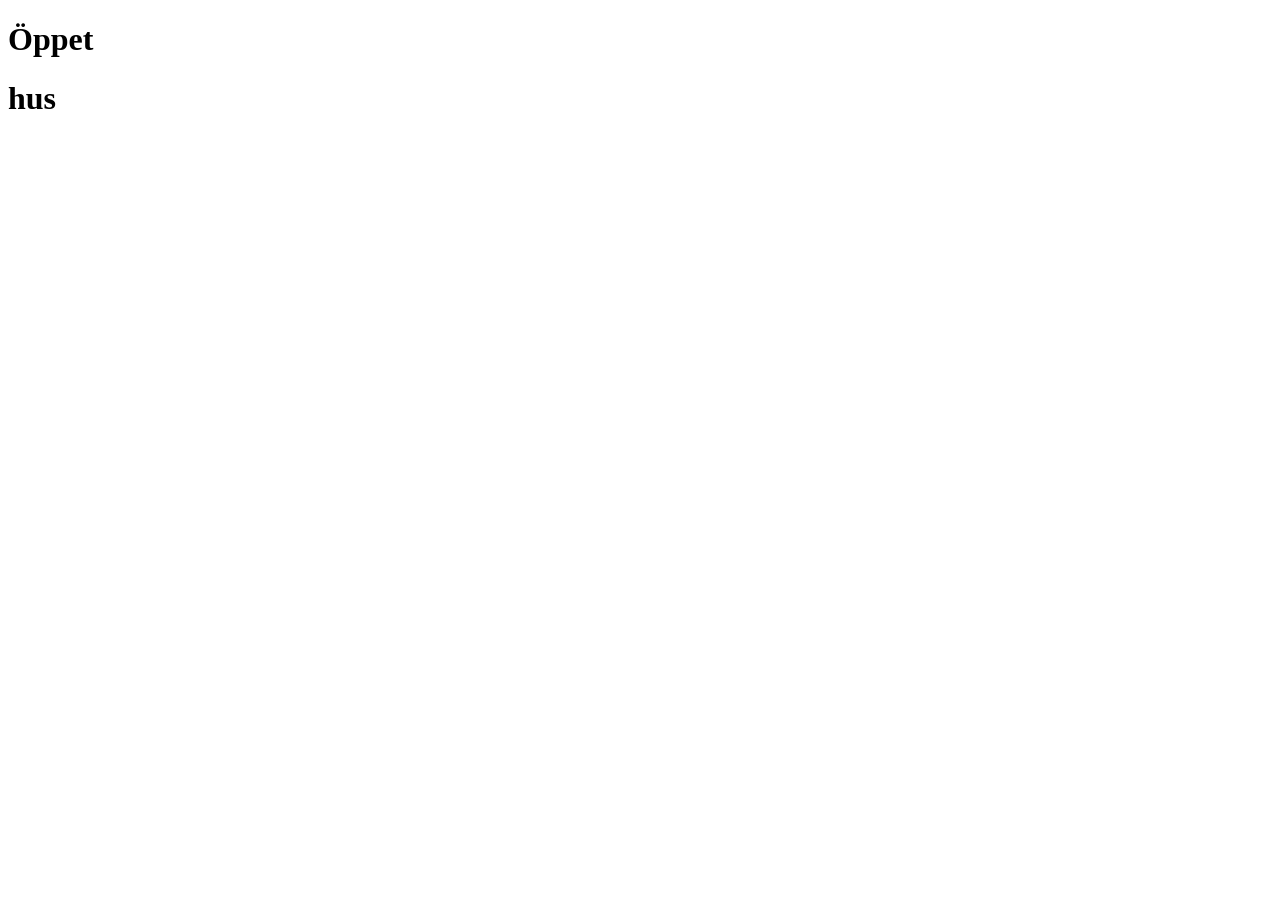
==== index.html @ 6a069dd7 "Update index.html new html start" ====
<!DOCTYPE html>
<html lang="en">
<head>
    <meta charset="utf-8">
    <meta name="viewport" content="width=device-width, initial-scale=1.0">
    <title> LBS Öppet Hus </title>
    <link rel="stylesheet" href="Style.css">
</head>
<header>
    
</header>
<body>
    <h1> Öppet </h1>
    <h1> hus </h1>
</body>
</html>
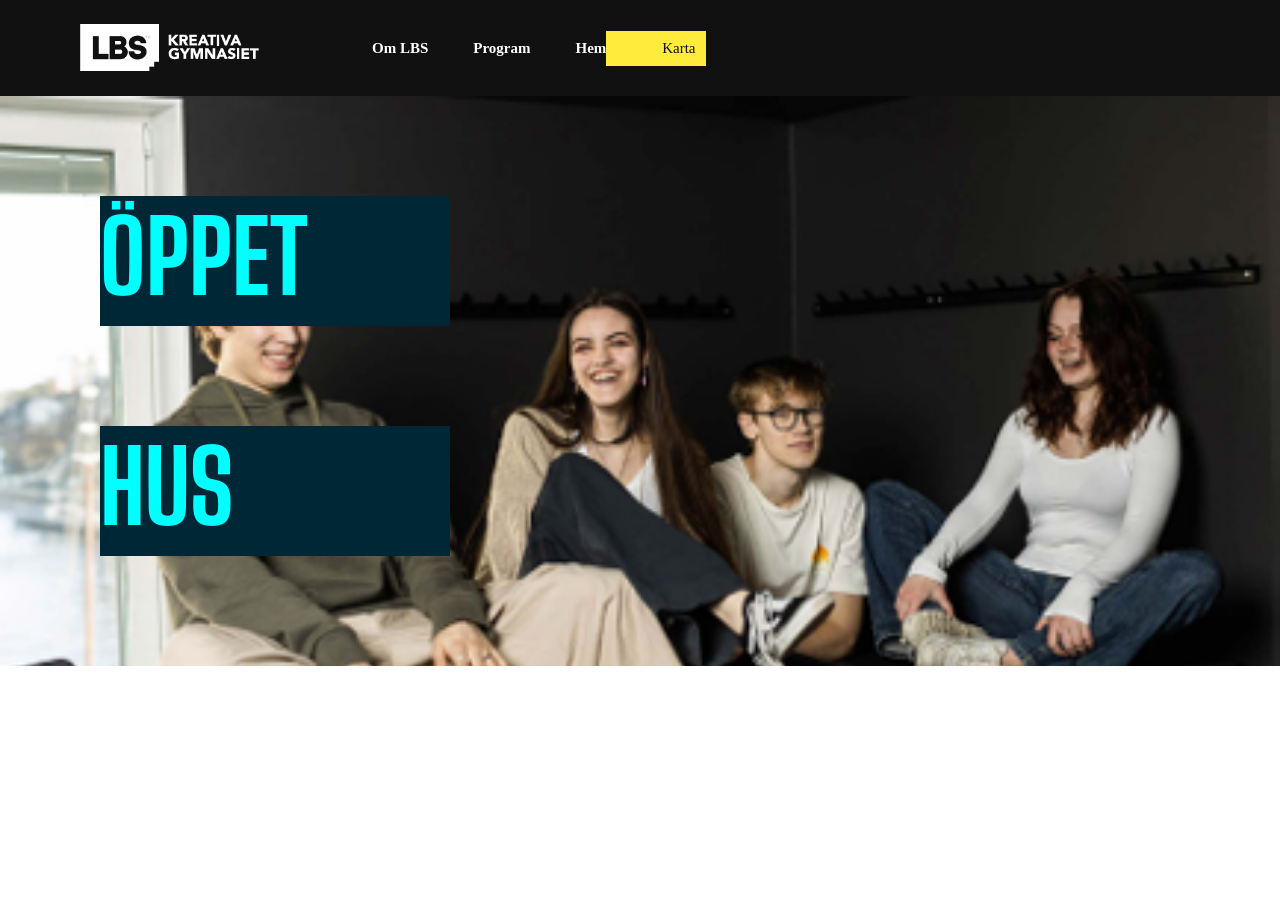
==== commit d929311f: "start of sceleton header done, firstblock started" ====
--- a/index.html
+++ b/index.html
@@ -5,12 +5,43 @@
     <meta name="viewport" content="width=device-width, initial-scale=1.0">
     <title> LBS Öppet Hus </title>
     <link rel="stylesheet" href="Style.css">
+    <!--Google fonts-->
+    <!--onest font for: ingress, underubrik och brödtext-->
+    <link rel="preconnect" href="https://fonts.googleapis.com">
+    <link rel="preconnect" href="https://fonts.gstatic.com" crossorigin>
+    <link href="https://fonts.googleapis.com/css2?family=Onest:wght@100..900&display=swap" rel="stylesheet">
+    <!--bigshoulders font for: headlines-->
+    <link rel="preconnect" href="https://fonts.googleapis.com">
+    <link rel="preconnect" href="https://fonts.gstatic.com" crossorigin>
+    <link href="https://fonts.googleapis.com/css2?family=Big+Shoulders:opsz,wght@10..72,600&family=Onest:wght@100..900&display=swap" rel="stylesheet">
 </head>
-<header>
-    
-</header>
+
 <body>
-    <h1> Öppet </h1>
-    <h1> hus </h1>
+    <header>
+        <div class="headContainer">
+            <div class="loggo">
+                <a href="index.html" class="logo"><img src="lbsLogo.png" alt="lbs logo with text"></a>
+            </div>
+            <div class="navs">
+                <a href="https://lbs.se/lund/"> Om LBS </a>
+                <a href="Program.html"> Program</a>
+                <a href="index.html">Hem</a>
+                <div class="Mapbutton">
+                    <a href="karta.html">Karta </a>
+                </div>
+            </div>
+        </div>
+    </header>
+    <section id="FirstBlock">
+        <div class="open">
+            <h1>ÖPPET</h1>
+        </div>
+        <div class="house">
+            <h1>HUS</h1>
+        </div>
+    </section>
+    <section id="SecondBlock">
+
+    </section>
 </body>
 </html>
--- a/Style.css
+++ b/Style.css
@@ -0,0 +1,128 @@
+
+.big-shoulders- {
+  font-family: "Big Shoulders", sans-serif;
+  font-optical-sizing: auto;
+  font-weight: 600;
+  font-style: normal;
+}
+
+
+/*Får inte google fonts till att funka så länge är Verdana */
+.onestregularBrödtext-{
+    font-family: "onest" Verdana;
+    font-optical-sizing: auto;
+    font-weight: 400;
+    font-style: normal;
+}
+
+.onestmediumIngress- {
+  font-family: "Onest", Verdana;
+  font-optical-sizing: auto;
+  font-weight: 500;
+  font-style: normal;
+}
+
+.onestboldunderrubrik-{
+    font-family: "onest" Verdana;
+    font-optical-sizing: auto;
+    font-weight: 700;
+    font-style: normal;
+}
+
+
+body {
+    margin: 0;
+}
+
+header {    /*typ en kopia av LBS lunds header*/
+    position: sticky;
+    font-family: "onestboldunderrubrik", Verdana; /*osäker på hur man länkar rätt*/
+    font-size: 15px;
+    font-weight: 900;
+    max-height: 97px;
+    position: sticky;  
+    top: 0;             /*Chatgpt la till för att headern faktiskt skulle fastna*/
+    background-color: #111111;
+    padding-top: 24px;
+    padding-bottom: 24px;
+    padding-left: 80px;
+    padding-right: 80px;
+}
+
+.headContainer {    /*container för att hålla rätt på allt i headern*/
+    display: flex;
+    align-items: center;
+    max-height: 97px;
+}
+
+.loggo{ /*LBS loggan */
+    max-height: 48px;
+}
+
+.logo img {
+    width: 180px;
+    max-height: 48px;
+    margin-right: 67px;
+}
+
+.navs {
+    display: flex;
+    align-items: center;
+}
+
+.navs a {
+    display: block;
+    margin-left: 45px;
+    color: #FFFFFF;
+    text-decoration: none;
+}
+
+.Mapbutton {        /*knapp som tar än till kartan*/
+    display: flex;
+    justify-content: center;
+    align-items: center;
+    font-weight: 500;
+    background-color: #FFEB3B;
+    height: 35px;
+    width: 100px;
+}
+.Mapbutton a{
+    color: #111111;
+
+}
+
+
+#FirstBlock {       /*första av typ 3 eller 4 block*/
+    height: 570px;
+    background-image: url('bakground.png'); /*placeholder bakgrunds bild Kanske byter till en bild på skolan bilden ska också ha svarta kuber liknade lbs hemsidas bilder*/
+    background-repeat: no-repeat;                        
+    background-size: cover;  
+    font-family: "Big Shoulders", Impact;
+    overflow: auto;
+}
+
+.open {
+    width: 350px;
+    height: 130px;
+    background-color: #002736;
+    margin-top: 100px;
+    margin-left: 100px;
+
+}
+.open h1{
+    font-size:100px;
+    color: #00FFFF;
+}
+
+.house {
+    width: 350px;
+    height: 130px;
+    background-color: #002736;
+    margin-top: 100px;
+    margin-left: 100px;
+
+}
+.house h1{
+    font-size:100px;
+    color: #00FFFF;
+}
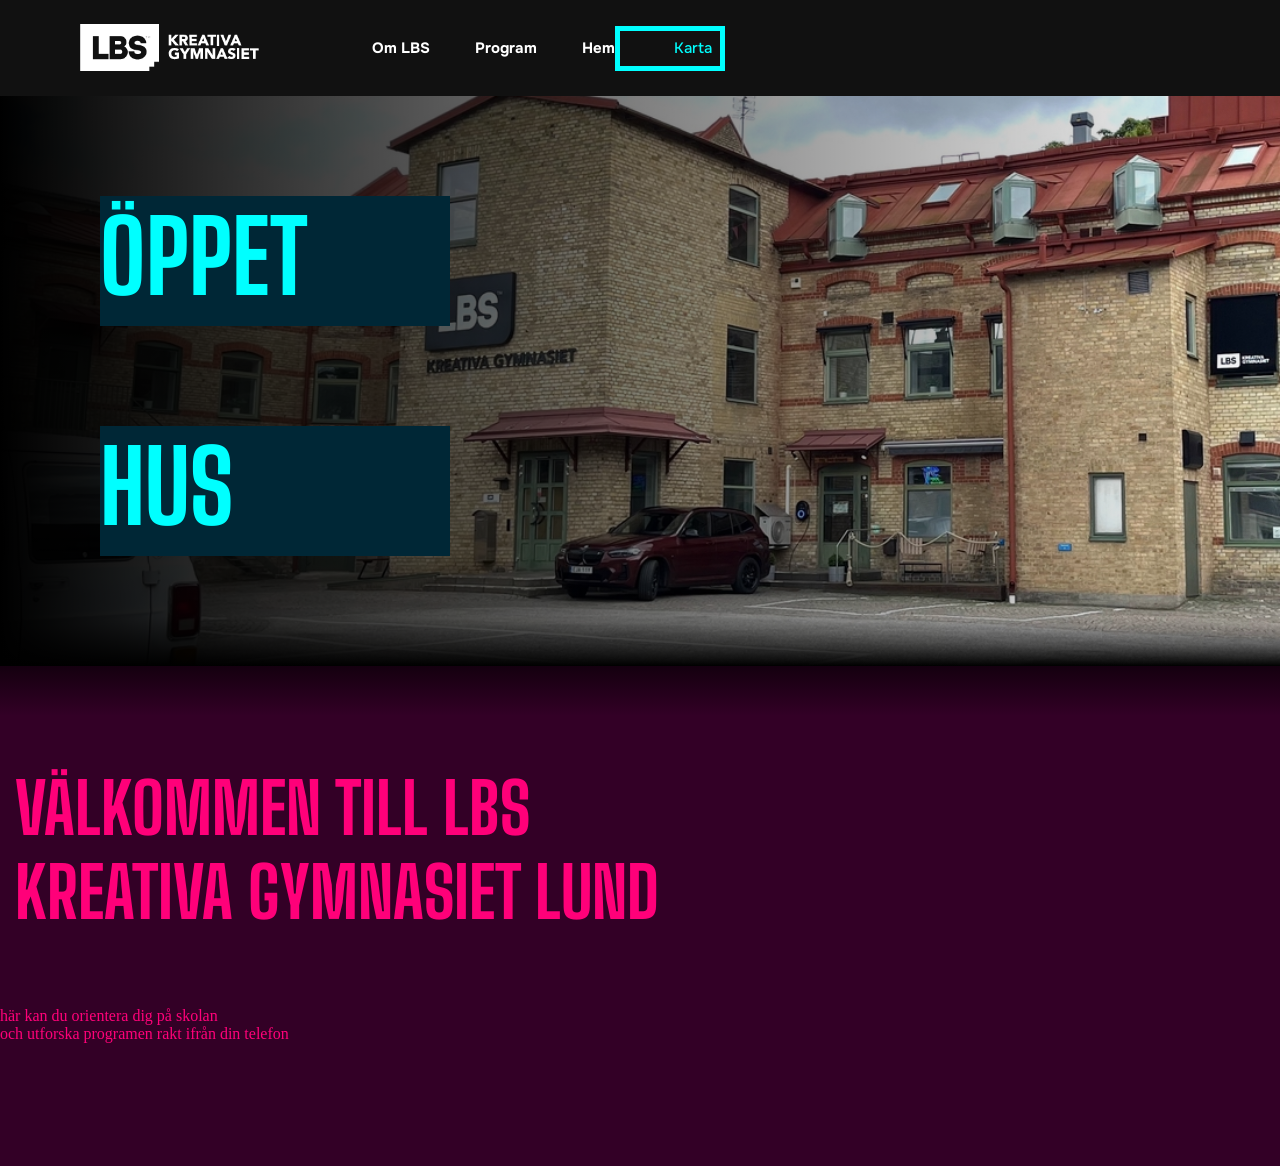
==== commit e9aea5fe: "secondblock Fonts fixed, Välkomen delen påbörjad," ====
--- a/index.html
+++ b/index.html
@@ -7,13 +7,11 @@
     <link rel="stylesheet" href="Style.css">
     <!--Google fonts-->
     <!--onest font for: ingress, underubrik och brödtext-->
+    <!--bigshoulders font for: headlines-->
+    <!--IBM Plex Mono medium-->
     <link rel="preconnect" href="https://fonts.googleapis.com">
-    <link rel="preconnect" href="https://fonts.gstatic.com" crossorigin>
-    <link href="https://fonts.googleapis.com/css2?family=Onest:wght@100..900&display=swap" rel="stylesheet">
-    <!--bigshoulders font for: headlines-->
-    <link rel="preconnect" href="https://fonts.googleapis.com">
-    <link rel="preconnect" href="https://fonts.gstatic.com" crossorigin>
-    <link href="https://fonts.googleapis.com/css2?family=Big+Shoulders:opsz,wght@10..72,600&family=Onest:wght@100..900&display=swap" rel="stylesheet">
+<link rel="preconnect" href="https://fonts.gstatic.com" crossorigin>
+<link href="https://fonts.googleapis.com/css2?family=Big+Shoulders:opsz,wght@10..72,800&family=IBM+Plex+Mono:wght@500&family=Onest:wght@100..900&display=swap" rel="stylesheet">
 </head>
 
 <body>
@@ -41,7 +39,14 @@
         </div>
     </section>
     <section id="SecondBlock">
+        <h2>VÄLKOMMEN TILL LBS <br> KREATIVA GYMNASIET LUND</h2>
+        <p> här kan du orientera dig på skolan <br> och utforska programen rakt ifrån din telefon</p>
+        <div class="Programbtn">
 
+        </div>
+        <div class="mappointer">
+
+        </div>
     </section>
 </body>
 </html>
--- a/Style.css
+++ b/Style.css
@@ -1,33 +1,25 @@
 
-.big-shoulders- {
-  font-family: "Big Shoulders", sans-serif;
+
+.onest {
+  font-family: "Onest", Verdana;
   font-optical-sizing: auto;
-  font-weight: 600;
   font-style: normal;
 }
 
 
-/*Får inte google fonts till att funka så länge är Verdana */
-.onestregularBrödtext-{
-    font-family: "onest" Verdana;
-    font-optical-sizing: auto;
-    font-weight: 400;
-    font-style: normal;
+.big-shoulders-huvudrubrik {
+  font-family: "Big Shoulders", Impact;
+  font-optical-sizing: auto;
+  font-weight: 800;
+  font-style: bold;
 }
 
-.onestmediumIngress- {
-  font-family: "Onest", Verdana;
-  font-optical-sizing: auto;
+.ibm-plex-mono-medium-kompletering {
+  font-family: "IBM Plex Mono", 'Courier New';
   font-weight: 500;
   font-style: normal;
 }
 
-.onestboldunderrubrik-{
-    font-family: "onest" Verdana;
-    font-optical-sizing: auto;
-    font-weight: 700;
-    font-style: normal;
-}
 
 
 body {
@@ -36,9 +28,9 @@
 
 header {    /*typ en kopia av LBS lunds header*/
     position: sticky;
-    font-family: "onestboldunderrubrik", Verdana; /*osäker på hur man länkar rätt*/
+    font-family:"onest",Verdana;
     font-size: 15px;
-    font-weight: 900;
+    font-weight: bold;
     max-height: 97px;
     position: sticky;  
     top: 0;             /*Chatgpt la till för att headern faktiskt skulle fastna*/
@@ -82,23 +74,45 @@
     justify-content: center;
     align-items: center;
     font-weight: 500;
-    background-color: #FFEB3B;
+    color: #00FFFF;
     height: 35px;
     width: 100px;
-}
-.Mapbutton a{
-    color: #111111;
+    border: #00FFFF;
+    border-width: 5px;
+    border-style: solid;
+
 
 }
+
+.Mapbutton:hover {
+    transform: scale(1.1);
+    transition: 0.1s ease-in;
+}
+
+.Mapbutton a{ /*text färg*/
+   color: #00FFFF;
+}
+
 
 
 #FirstBlock {       /*första av typ 3 eller 4 block*/
     height: 570px;
-    background-image: url('bakground.png'); /*placeholder bakgrunds bild Kanske byter till en bild på skolan bilden ska också ha svarta kuber liknade lbs hemsidas bilder*/
+    background-image:       /*Chat gpt visa att de kunde ligga undervarandra för att inte täcka varandra*/
+    linear-gradient(to left, rgba(0, 0, 0, 0), rgb(0, 0, 0)), /*taget från w3schools*/
+    linear-gradient(to top, rgb(0, 0, 0), rgba(255, 255, 255, 0)),
+    url('LBS.jpeg');
     background-repeat: no-repeat;                        
-    background-size: cover;  
+    background-size: /*chat gpt fixade storleken av var och en bakrunds del*/
+    cover,
+    100% 50px,
+    cover;
+    background-position: /*chat gpt fixade positonen av var och en bakrunds del*/
+    center,
+    bottom,
+    center;
     font-family: "Big Shoulders", Impact;
     overflow: auto;
+
 }
 
 .open {
@@ -125,4 +139,28 @@
 .house h1{
     font-size:100px;
     color: #00FFFF;
-}+}
+
+
+#SecondBlock {
+    background-color: #330026;
+    background-image: linear-gradient(to bottom, #14000f, rgba(0, 0, 0, 0));
+    background-size: 100% 50px;
+    background-repeat: no-repeat;
+
+    background-position:
+        top;
+    margin: 0;
+    color: #FF0079;
+    height: 500px;
+    
+
+}
+
+#SecondBlock h2 {
+    font-size: 70px;
+    font-family: "Big Shoulders", Impact;
+    margin-top: 0;
+    padding: 100px 15px 15px 15px ;
+}
+
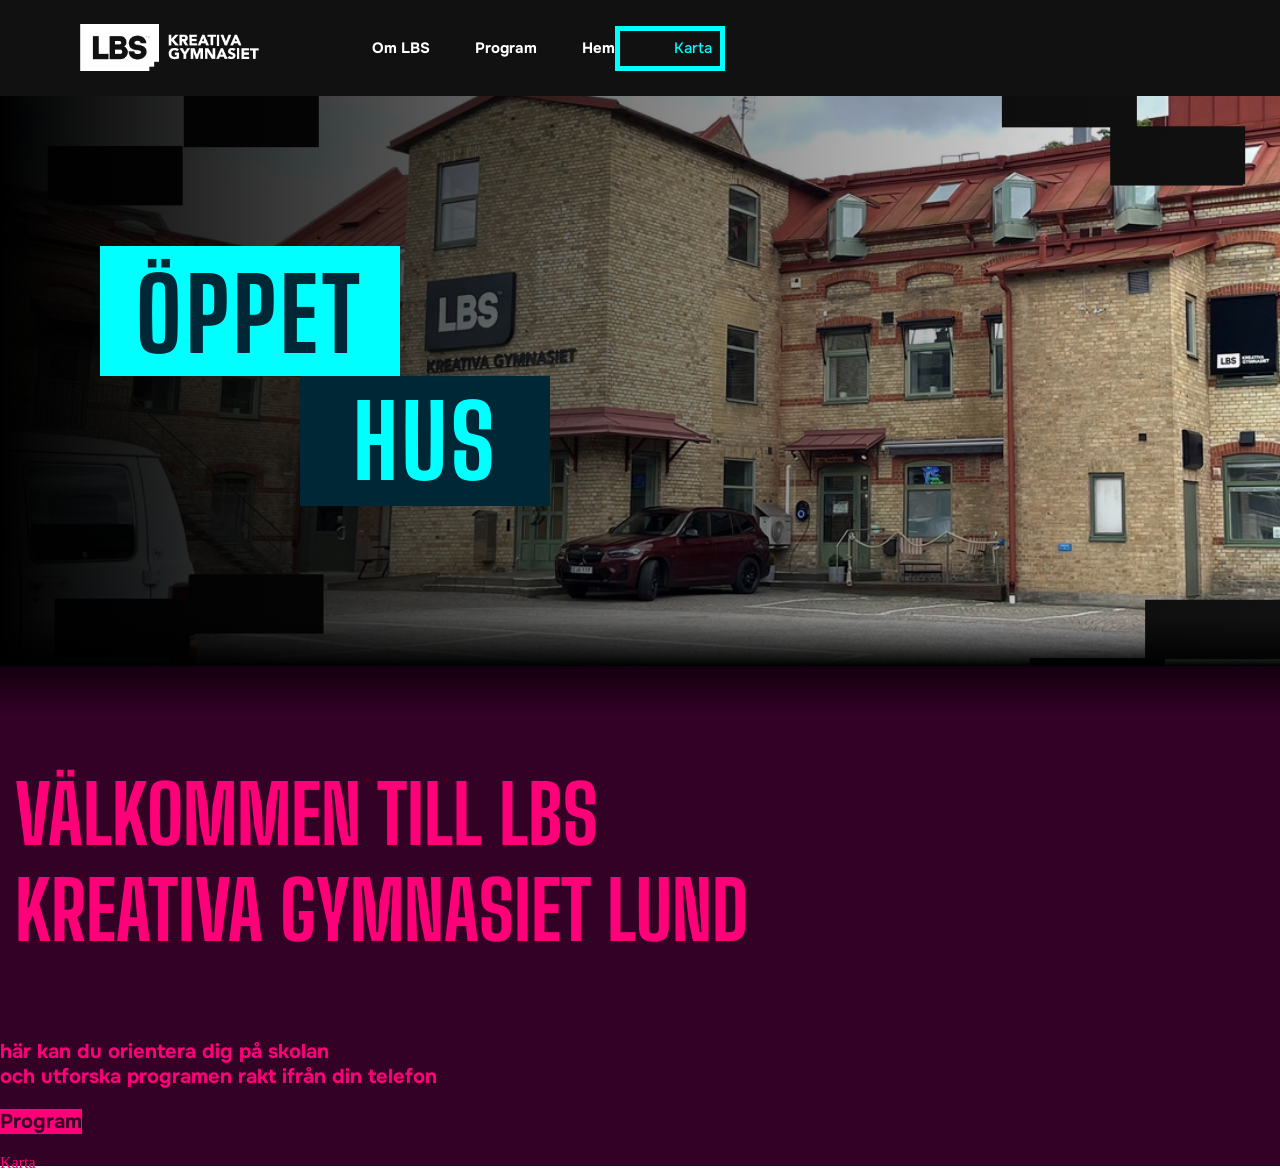
==== commit f09ac600: "small additions Pixels to bakground img, program button start, open house better positon" ====
--- a/index.html
+++ b/index.html
@@ -40,12 +40,12 @@
     </section>
     <section id="SecondBlock">
         <h2>VÄLKOMMEN TILL LBS <br> KREATIVA GYMNASIET LUND</h2>
-        <p> här kan du orientera dig på skolan <br> och utforska programen rakt ifrån din telefon</p>
+        <p class="underrubrik"> här kan du orientera dig på skolan <br> och utforska programen rakt ifrån din telefon</p>
         <div class="Programbtn">
-
+            <p>Program</p>
         </div>
         <div class="mappointer">
-
+            <p>Karta</p>
         </div>
     </section>
 </body>
--- a/Style.css
+++ b/Style.css
@@ -60,6 +60,7 @@
 .navs {
     display: flex;
     align-items: center;
+    justify-content: center;
 }
 
 .navs a {
@@ -77,6 +78,7 @@
     color: #00FFFF;
     height: 35px;
     width: 100px;
+    margin-left: 0px;
     border: #00FFFF;
     border-width: 5px;
     border-style: solid;
@@ -100,7 +102,7 @@
     background-image:       /*Chat gpt visa att de kunde ligga undervarandra för att inte täcka varandra*/
     linear-gradient(to left, rgba(0, 0, 0, 0), rgb(0, 0, 0)), /*taget från w3schools*/
     linear-gradient(to top, rgb(0, 0, 0), rgba(255, 255, 255, 0)),
-    url('LBS.jpeg');
+    url('LBS.jpg');
     background-repeat: no-repeat;                        
     background-size: /*chat gpt fixade storleken av var och en bakrunds del*/
     cover,
@@ -116,27 +118,39 @@
 }
 
 .open {
-    width: 350px;
-    height: 130px;
-    background-color: #002736;
-    margin-top: 100px;
+    width: 300px;
+    height: 125px;
+    background-color: #00FFFF;
+    margin-top: 150px;
     margin-left: 100px;
+    margin-bottom: 0px;
+    padding-top: 5px;
+    letter-spacing: 4px;
+    display: flex;
+    justify-content: center;
+    align-items: center;
 
 }
 .open h1{
+    margin: 0px;
     font-size:100px;
-    color: #00FFFF;
+    color: #002736;
 }
 
 .house {
-    width: 350px;
+    width: 250px;
     height: 130px;
     background-color: #002736;
-    margin-top: 100px;
-    margin-left: 100px;
+    padding-top: 0;
+    margin-left: 300px;
+    letter-spacing: 4px;
+    display: flex;
+    justify-content: center;
+    align-items: center;
 
 }
 .house h1{
+    margin: 0;
     font-size:100px;
     color: #00FFFF;
 }
@@ -158,9 +172,24 @@
 }
 
 #SecondBlock h2 {
-    font-size: 70px;
+    font-size: 80px;
     font-family: "Big Shoulders", Impact;
     margin-top: 0;
-    padding: 100px 15px 15px 15px ;
+    padding: 100px 1px 15px 15px ;
 }
 
+p.underrubrik {
+    font-family:"onest",Verdana;
+    font-weight: bold;
+    font-size: 20px;
+}
+
+.Programbtn{
+    width: fit-content;
+    background-color: #FF0079;
+    color: #330026;
+    font-family:"onest",Verdana;
+    font-weight: bold;
+    font-size: 20px;
+}
+
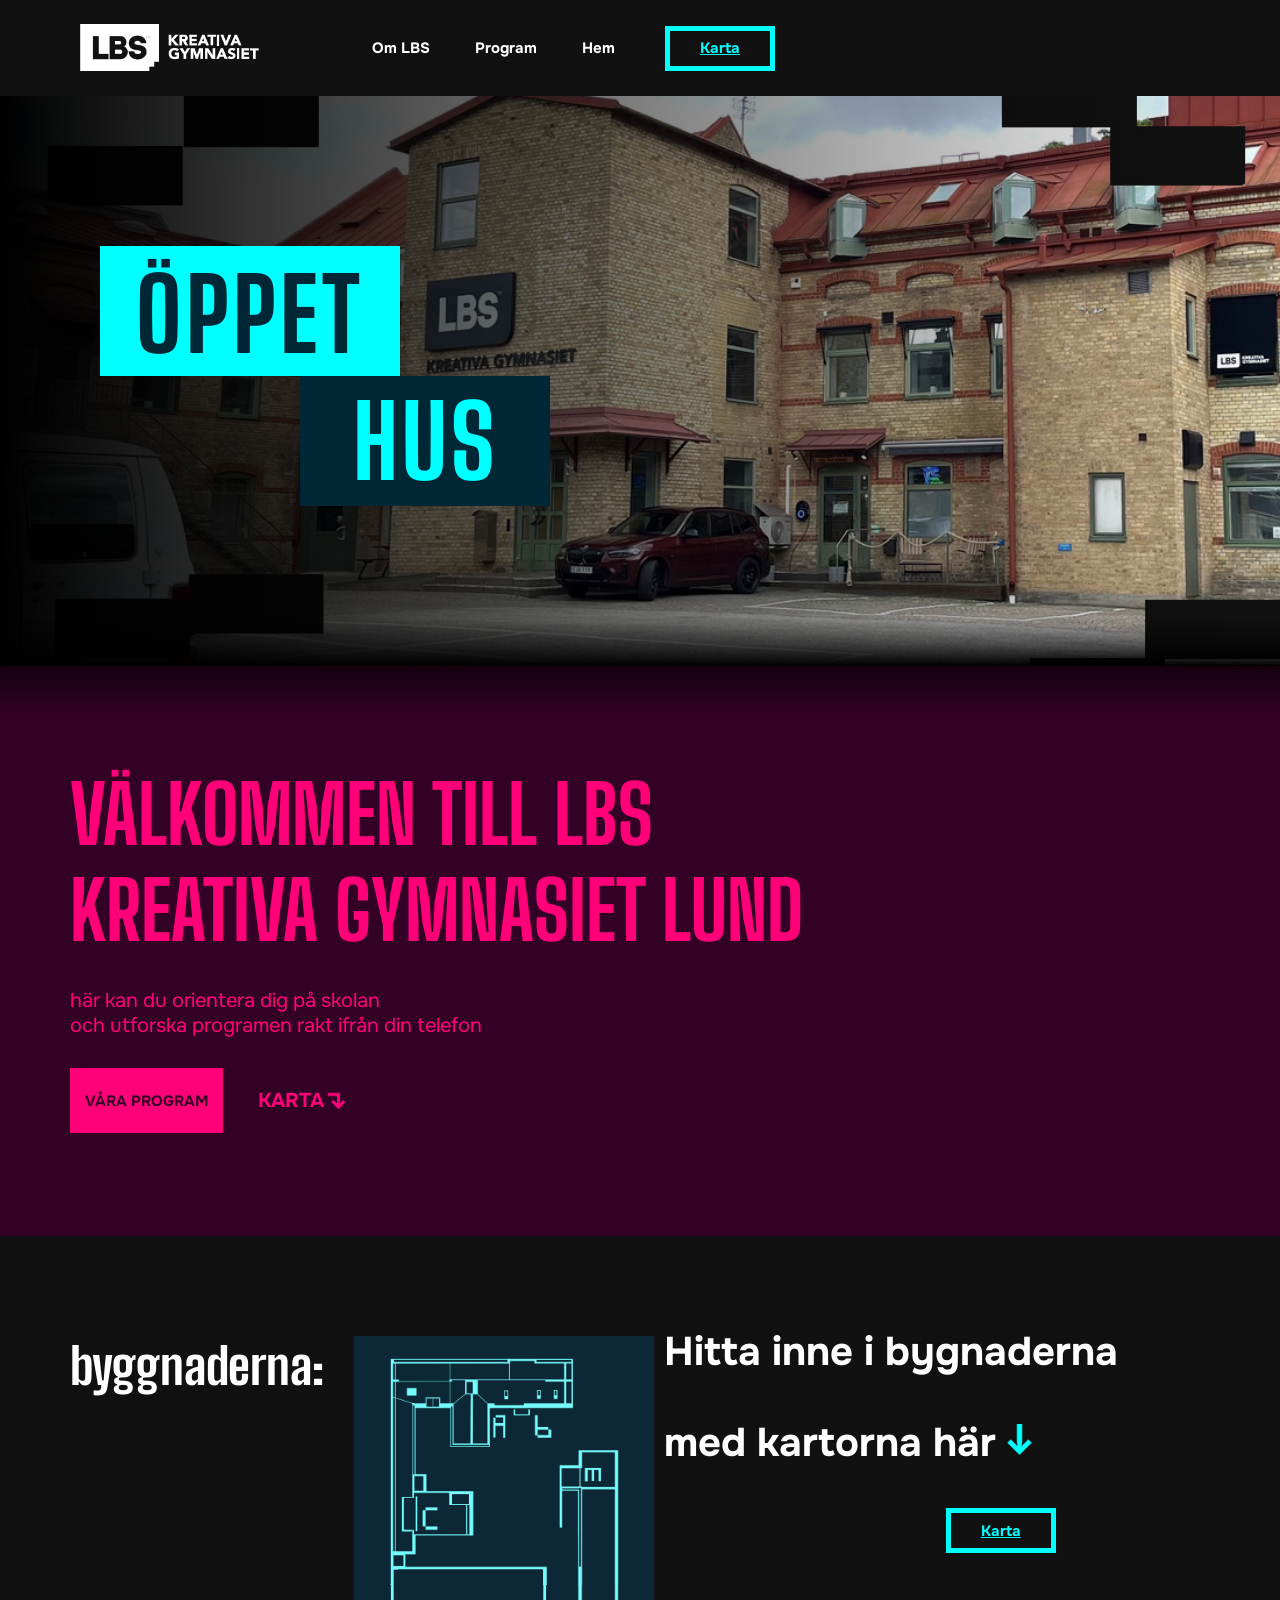
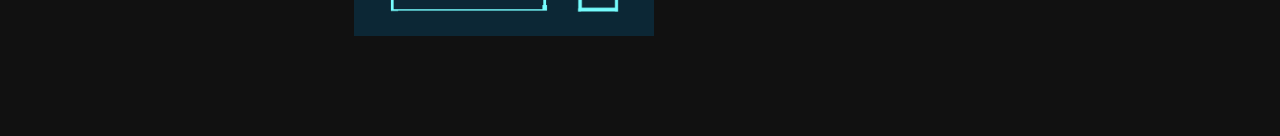
==== commit 0cd50a5e: "karta Start av karta delen av hemsidadn (kludd med area prikarna)" ====
--- a/index.html
+++ b/index.html
@@ -41,11 +41,25 @@
     <section id="SecondBlock">
         <h2>VÄLKOMMEN TILL LBS <br> KREATIVA GYMNASIET LUND</h2>
         <p class="underrubrik"> här kan du orientera dig på skolan <br> och utforska programen rakt ifrån din telefon</p>
-        <div class="Programbtn">
-            <p>Program</p>
+        <div class="buttoncontainer">
+            <button class="Programbtn">
+                VÅRA PROGRAM
+            </button>
+            <div class="mappointer">
+                <p>KARTA</p>
+                <img src="NerPil.png" alt="pointer to scroll down " width="25px">
+            </div>
         </div>
-        <div class="mappointer">
-            <p>Karta</p>
+    </section>
+    <section id="ThirdBlock">
+        <h4> byggnaderna:</h4>
+        <img class="img_map" src="main outsidemap.png" alt="karta för utsidan på lbs" width="300px">
+        <div class="findPrograms">
+            <p> Hitta inne i bygnaderna </p> 
+            <p> med kartorna här <img class="ImgPil" src="RakNed.png" alt="Pil som pekar rakt ner" width="25px"> </p>
+                <div class="Mapbutton">
+                    <a href="karta.html">Karta </a>
+                </div>
         </div>
     </section>
 </body>
--- a/Style.css
+++ b/Style.css
@@ -20,7 +20,14 @@
   font-style: normal;
 }
 
-
+h1, h2, h3, h4, h5{
+    font-family: "Big Shoulders", Impact;
+    cursor:default;
+}
+
+p{
+    cursor: default;
+}
 
 body {
     margin: 0;
@@ -63,7 +70,7 @@
     justify-content: center;
 }
 
-.navs a {
+.navs > a {
     display: block;
     margin-left: 45px;
     color: #FFFFFF;
@@ -78,7 +85,7 @@
     color: #00FFFF;
     height: 35px;
     width: 100px;
-    margin-left: 0px;
+    margin-left: 50px;
     border: #00FFFF;
     border-width: 5px;
     border-style: solid;
@@ -92,7 +99,11 @@
 }
 
 .Mapbutton a{ /*text färg*/
-   color: #00FFFF;
+    color: #00FFFF;
+    text-align: left ;
+    font-family:"onest",Verdana;
+    font-size: 15px;
+    font-weight: bold;
 }
 
 
@@ -121,9 +132,8 @@
     width: 300px;
     height: 125px;
     background-color: #00FFFF;
-    margin-top: 150px;
-    margin-left: 100px;
-    margin-bottom: 0px;
+    margin: 150px 0 0 100px;
+
     padding-top: 5px;
     letter-spacing: 4px;
     display: flex;
@@ -166,23 +176,36 @@
         top;
     margin: 0;
     color: #FF0079;
-    height: 500px;
-    
+    height: 570px;
 
 }
 
 #SecondBlock h2 {
     font-size: 80px;
     font-family: "Big Shoulders", Impact;
-    margin-top: 0;
-    padding: 100px 1px 15px 15px ;
-}
+    margin: 0px 0px 0px 70px;
+    padding-top: 100px  ;
+    padding-bottom: 0px;
+    margin-bottom: 0px;
+}
+
 
 p.underrubrik {
     font-family:"onest",Verdana;
+    font-weight: normal;
+    font-size: 20px;
+    margin: 30px 0 30px 70px;
+}
+
+.buttoncontainer {
+    display: flex;
+
+    font-family:"onest",Verdana;
     font-weight: bold;
-    font-size: 20px;
-}
+    font-size: 15px;
+
+}
+
 
 .Programbtn{
     width: fit-content;
@@ -190,6 +213,288 @@
     color: #330026;
     font-family:"onest",Verdana;
     font-weight: bold;
+    font-size: 15px;
+    margin: 0 20px 0 70px;
+    padding: 20px 15px;
+    border: none;
+    cursor: pointer;
+    transition: 0.1s ease-in;
+}
+
+
+.Programbtn:Hover {
+    transform: scale(1.1);
+}
+
+.mappointer {
+    padding: 0px 15px;
+    display: flex;
+    align-items: center;
+}
+
+.mappointer p {
+    color:#FF0079;
     font-size: 20px;
-}
-
+    text-align: left;
+}
+
+#ThirdBlock{
+    display: flex;
+    justify-content: left;
+
+    background-color: #111111;
+}
+
+#ThirdBlock h4{
+    font-size: 50px;
+    margin: 100px 20px 10px 70px;
+    color: #FFFFFF;
+}
+
+
+.img_map{
+    margin: 100px 10px; 
+}
+.ImgPil {
+    margin: 0;
+}
+
+.findPrograms{
+    color:#FFFFFF;
+    font-family:"onest",Verdana;
+    font-weight: bold;
+    font-size: 40px;
+    margin: 50px 0px 10px 0px;
+}
+
+#ThirdBlock .Mapbutton{
+    margin-left: 22vw;
+}
+
+
+/*KARTA.HTML sidans css*/
+
+
+#AHouse{
+    margin: 100px 0 0 100px;
+    display: flex;
+}
+
+.Floors{
+    display:block;
+    margin-right: 40px;
+}
+
+.Floors h5{
+    font-size: 45px;
+    margin: 0;
+}
+
+#matsalentooltip {
+    display: none;
+    position: absolute;
+
+    background-color: #330026;
+    color: #00FFFF;
+
+    padding: 10px;
+    border: 2px solid #00FFFF;
+
+    font-family: "Onest", Verdana;
+}
+
+
+
+
+
+
+
+
+
+
+
+
+
+
+
+
+
+
+
+
+
+
+
+
+
+/* =========================            Hadde ont om tid/ orkade inte ändra storkelen för hand så chatgpt har gjort så att det ser bra ut på telefon
+   PHONE RESPONSIVENESS
+   ========================= */
+
+@media screen and (max-width: 600px) {
+
+    /* HEADER */
+    header {
+        padding: 12px 15px;
+        max-height: none;
+    }
+
+    .headContainer {
+        flex-direction: column;
+        align-items: center;
+        gap: 12px;
+        max-height: none;
+    }
+
+    .logo img {
+        width: 120px;
+        max-height: 40px;
+        margin-right: 0;
+    }
+
+    .navs {
+        display: flex;
+        flex-wrap: wrap;
+        justify-content: center;
+        gap: 12px;
+    }
+
+    .navs > a {
+        margin-left: 0;
+        font-size: 12px;
+    }
+
+    .Mapbutton {
+        width: 75px;
+        height: 32px;
+        margin-left: 0;
+        border-width: 2px;
+        box-sizing: border-box;
+    }
+
+    .Mapbutton a {
+        font-size: 12px;
+        margin: 0;
+    }
+
+
+    /* FIRST BLOCK: ÖPPET HUS */
+    #FirstBlock {
+        min-height: 450px;
+        height: auto;
+        padding: 60px 15px;
+        box-sizing: border-box;
+        background-position: center, bottom, center;
+    }
+
+    .open {
+        width: min(260px, 85%);
+        height: 100px;
+        margin: 30px 0 0 0;
+        padding: 0;
+        letter-spacing: 2px;
+        box-sizing: border-box;
+    }
+
+    .open h1 {
+        font-size: clamp(55px, 15vw, 75px);
+    }
+
+    .house {
+        width: min(220px, 75%);
+        height: 100px;
+        margin: 0 0 0 auto;
+        padding: 0;
+        letter-spacing: 2px;
+        box-sizing: border-box;
+    }
+
+    .house h1 {
+        font-size: clamp(55px, 15vw, 75px);
+    }
+
+
+    /* SECOND BLOCK: WELCOME */
+    #SecondBlock {
+        height: auto;
+        min-height: 500px;
+        padding: 0 20px 40px;
+        box-sizing: border-box;
+    }
+
+    #SecondBlock h2 {
+        font-size: clamp(36px, 9vw, 52px);
+        margin: 0;
+        padding-top: 55px;
+        padding-bottom: 0;
+        overflow-wrap: break-word;
+    }
+
+    p.underrubrik {
+        font-size: 16px;
+        line-height: 1.6;
+        margin: 20px 0 25px;
+    }
+
+    .buttoncontainer {
+        display: flex;
+        flex-wrap: wrap;
+        align-items: center;
+        gap: 15px;
+    }
+
+    .Programbtn {
+        margin: 0;
+        padding: 15px;
+        font-size: 14px;
+    }
+
+    .mappointer {
+        padding: 10px 15px;
+        box-sizing: border-box;
+    }
+
+
+    /* THIRD BLOCK: MAP */
+    #ThirdBlock {
+        display: flex;
+        flex-direction: column;
+        align-items: flex-start;
+        padding: 20px;
+        box-sizing: border-box;
+    }
+
+    #ThirdBlock h4 {
+        font-size: clamp(30px, 8vw, 42px);
+        margin: 30px 0 15px;
+    }
+
+    .img_map {
+        margin: 15px 0;
+        max-width: 100%;
+    }
+
+    .img_map img {
+        display: block;
+        width: 100%;
+        max-width: 100%;
+        height: auto;
+    }
+
+    .ImgPil {
+        max-width: 100%;
+        height: auto;
+    }
+
+    .findPrograms {
+        font-size: clamp(25px, 7vw, 34px);
+        margin: 30px 0 10px;
+    }
+
+    #ThirdBlock .Mapbutton {
+        margin-left: 52vw;
+    }
+
+}
+
+
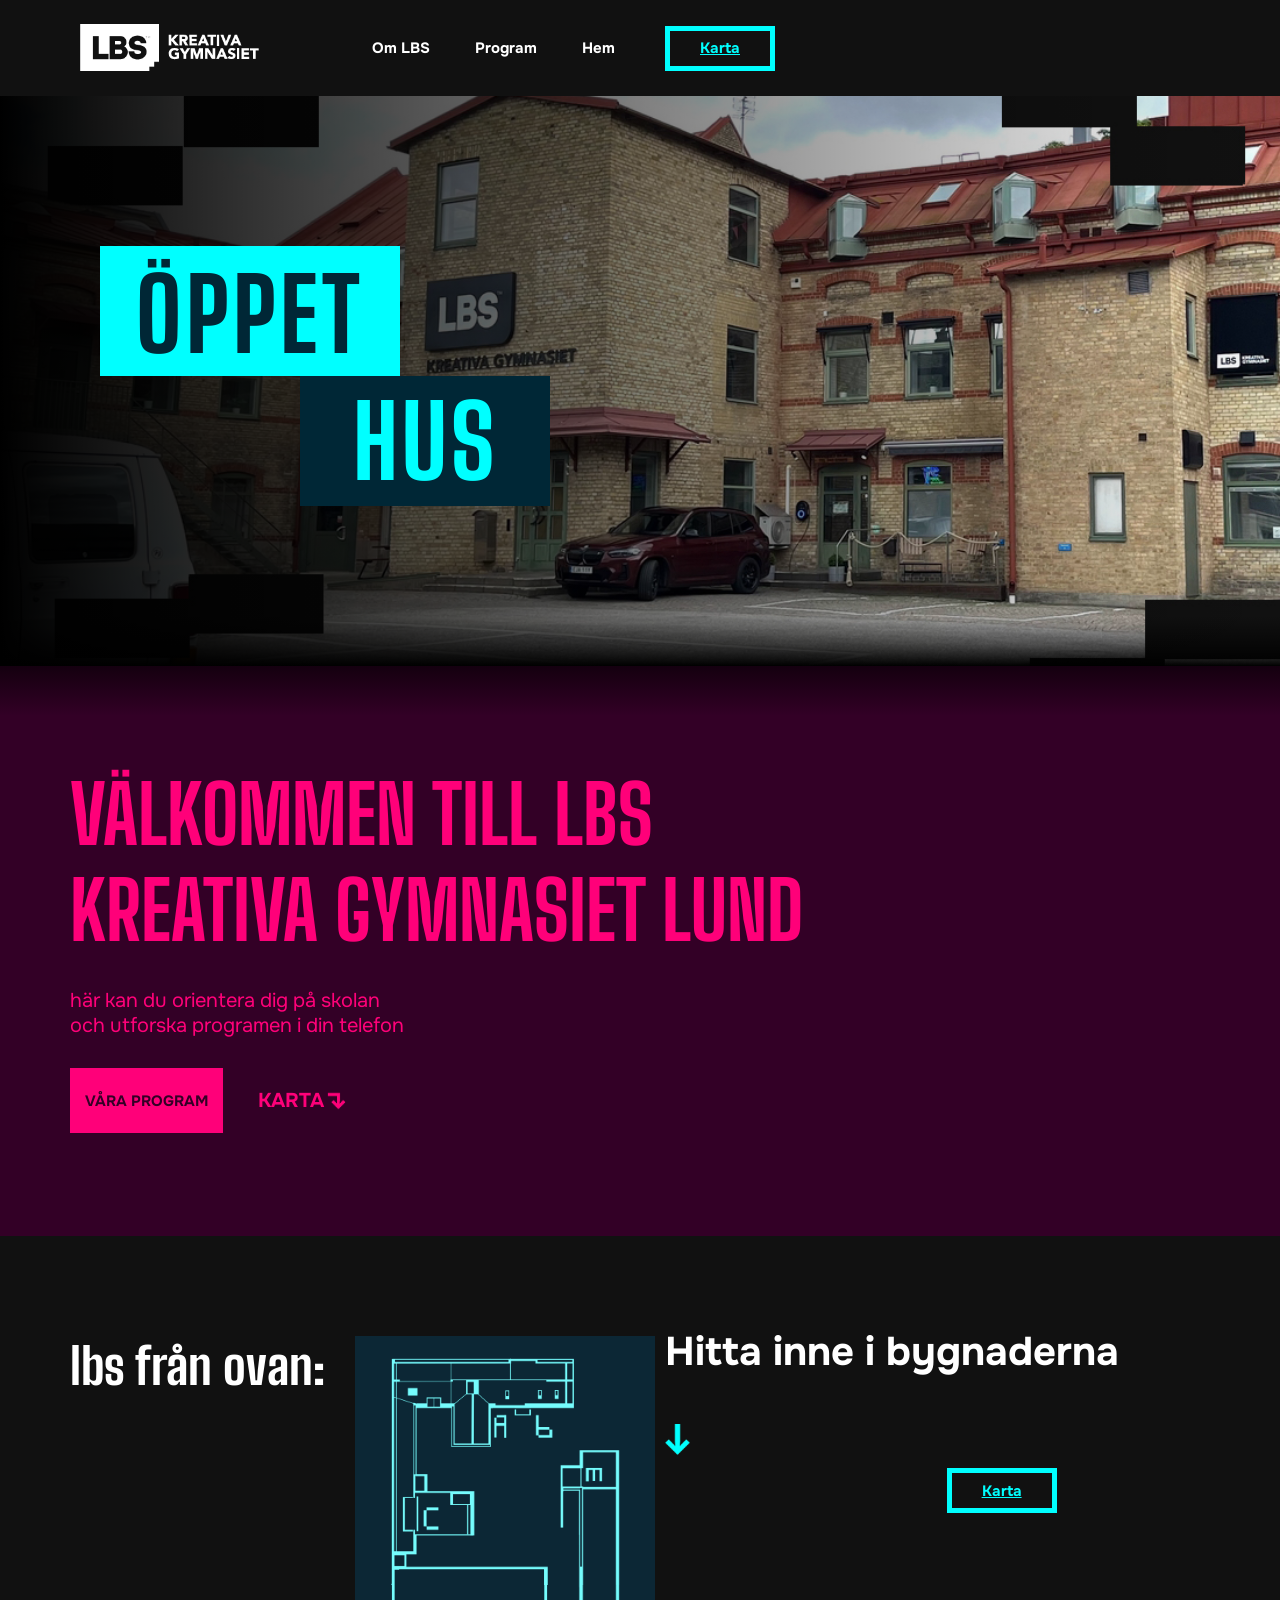
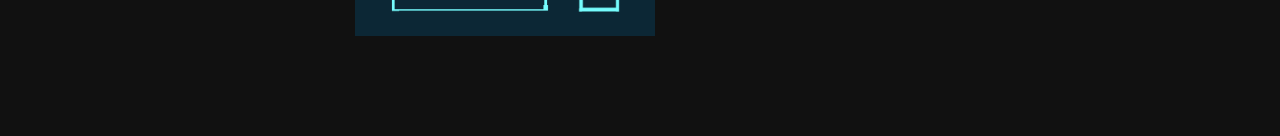
==== commit 5bce572f: "maps working maps working for both hover and click," ====
--- a/index.html
+++ b/index.html
@@ -18,7 +18,7 @@
     <header>
         <div class="headContainer">
             <div class="loggo">
-                <a href="index.html" class="logo"><img src="lbsLogo.png" alt="lbs logo with text"></a>
+                <a href="index.html" class="logo"><img src="lbsLogo.png" alt="lbs logo with text"></a> <!--byta bild ?-->
             </div>
             <div class="navs">
                 <a href="https://lbs.se/lund/"> Om LBS </a>
@@ -40,7 +40,7 @@
     </section>
     <section id="SecondBlock">
         <h2>VÄLKOMMEN TILL LBS <br> KREATIVA GYMNASIET LUND</h2>
-        <p class="underrubrik"> här kan du orientera dig på skolan <br> och utforska programen rakt ifrån din telefon</p>
+        <p class="underrubrik"> här kan du orientera dig på skolan <br> och utforska programen i din telefon</p>
         <div class="buttoncontainer">
             <button class="Programbtn">
                 VÅRA PROGRAM
@@ -52,11 +52,11 @@
         </div>
     </section>
     <section id="ThirdBlock">
-        <h4> byggnaderna:</h4>
+        <h4> lbs från ovan:</h4>
         <img class="img_map" src="main outsidemap.png" alt="karta för utsidan på lbs" width="300px">
         <div class="findPrograms">
             <p> Hitta inne i bygnaderna </p> 
-            <p> med kartorna här <img class="ImgPil" src="RakNed.png" alt="Pil som pekar rakt ner" width="25px"> </p>
+            <img class="ImgPil" src="RakNed.png" alt="Pil som pekar rakt ner" width="25px">
                 <div class="Mapbutton">
                     <a href="karta.html">Karta </a>
                 </div>
--- a/Style.css
+++ b/Style.css
@@ -46,6 +46,7 @@
     padding-bottom: 24px;
     padding-left: 80px;
     padding-right: 80px;
+    z-index: 2;
 }
 
 .headContainer {    /*container för att hålla rätt på allt i headern*/
@@ -271,13 +272,15 @@
     margin-left: 22vw;
 }
 
-
-/*KARTA.HTML sidans css*/
+/* =========================    
+   karta.html styling 
+   ========================= */
 
 
 #AHouse{
     margin: 100px 0 0 100px;
     display: flex;
+    height: 700px;
 }
 
 .Floors{
@@ -290,19 +293,54 @@
     margin: 0;
 }
 
-#matsalentooltip {
+.mapContainer {
+    position: relative;
+    display: inline-block;
+}
+
+.mapContainer img{
+    z-index: 0;
+}
+
+#matsalentooltip, 
+#Repstudiotooltip
+{
     display: none;
     position: absolute;
-
-    background-color: #330026;
+    transform: translate(-50%, -100%);
+    background-color: #002736;
     color: #00FFFF;
-
     padding: 10px;
     border: 2px solid #00FFFF;
-
     font-family: "Onest", Verdana;
-}
-
+    width: max-content;
+    max-width: 200px;
+    z-index: 10;
+}
+
+
+#matsalentooltip{
+    left: 100px;
+    top: 125px;
+}
+#Repstudiotooltip{
+    left: 63px;
+    top: 303px;
+
+}
+
+#matsalentooltip::after,
+#Repstudiotooltip::after
+{        /*tagit från w3shools*/
+    content: "";
+    position: absolute;
+    top: 100%;
+    left: 50%;
+    margin-left: -5px;
+    border-width: 5px;
+    border-style: solid;
+    border-color: black transparent transparent transparent;
+}
 
 
 
@@ -417,7 +455,7 @@
     /* SECOND BLOCK: WELCOME */
     #SecondBlock {
         height: auto;
-        min-height: 500px;
+  
         padding: 0 20px 40px;
         box-sizing: border-box;
     }
@@ -481,15 +519,19 @@
         height: auto;
     }
 
+   .findPrograms {
+        font-size: clamp(25px, 7vw, 34px);
+        margin: 30px 0 10px;
+        display: block;
+        justify-content: center;
+    }
+
     .ImgPil {
+        justify-content: center;
         max-width: 100%;
         height: auto;
     }
 
-    .findPrograms {
-        font-size: clamp(25px, 7vw, 34px);
-        margin: 30px 0 10px;
-    }
 
     #ThirdBlock .Mapbutton {
         margin-left: 52vw;
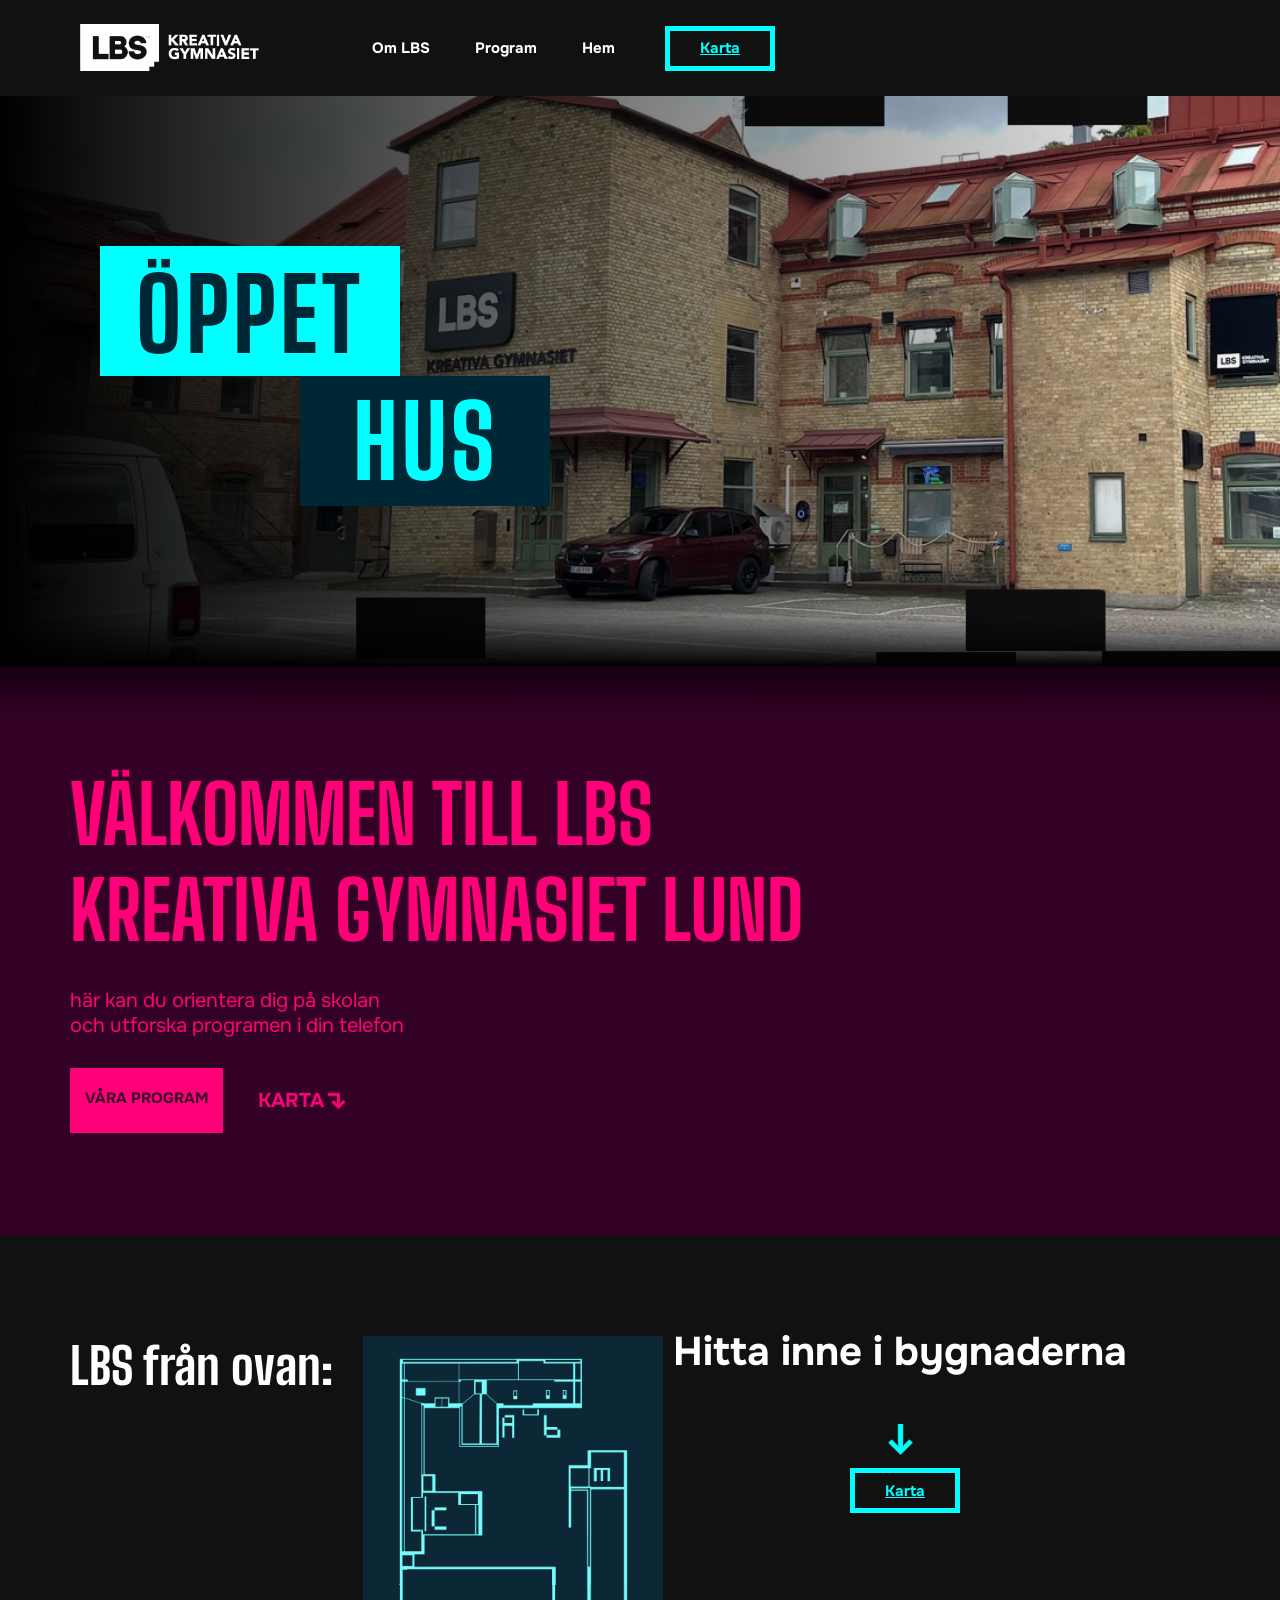
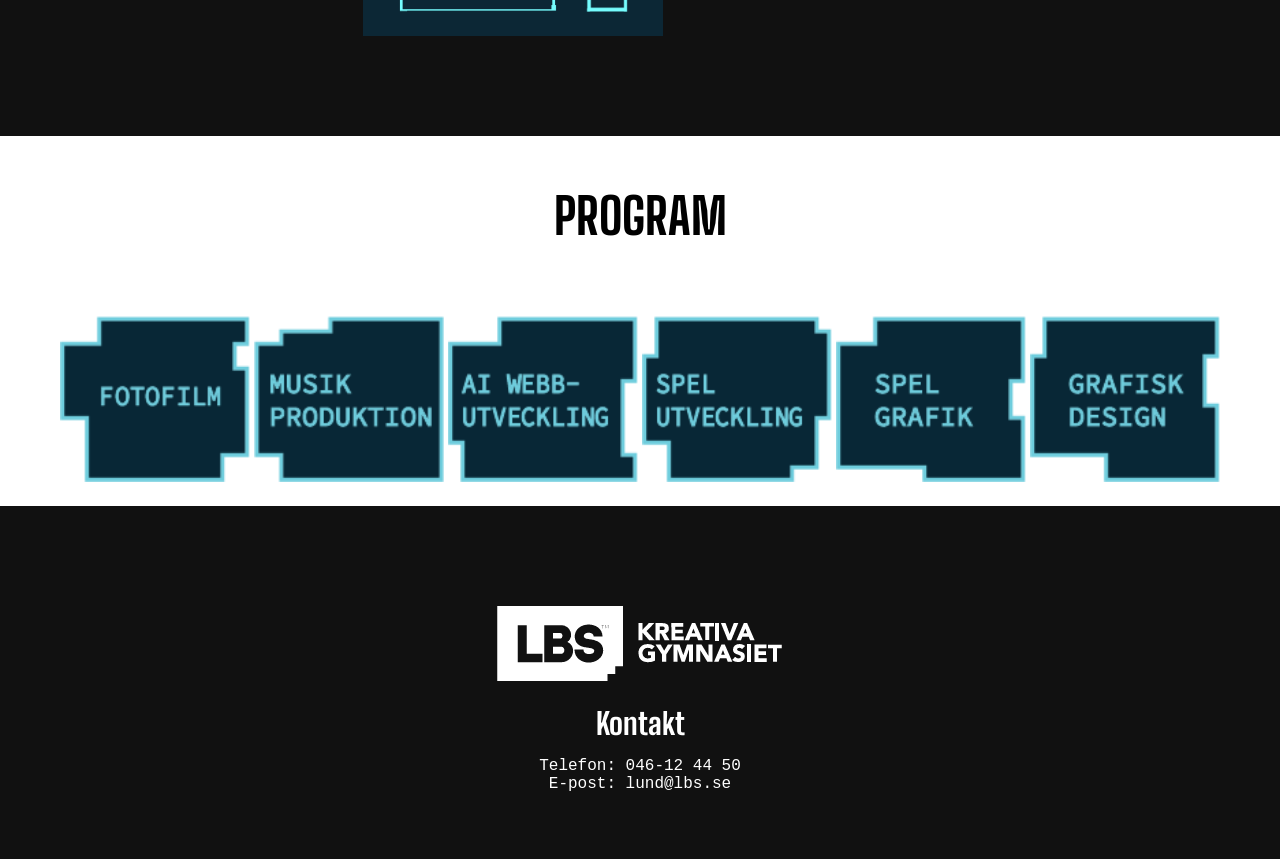
==== commit d08b2b6c: "Programs added and more program things are added, ish final map is added. pohne flexebility fixed" ====
--- a/index.html
+++ b/index.html
@@ -42,9 +42,9 @@
         <h2>VÄLKOMMEN TILL LBS <br> KREATIVA GYMNASIET LUND</h2>
         <p class="underrubrik"> här kan du orientera dig på skolan <br> och utforska programen i din telefon</p>
         <div class="buttoncontainer">
-            <button class="Programbtn">
+            <a class="Programbtn" href="#FourthBlock">
                 VÅRA PROGRAM
-            </button>
+            </a>
             <div class="mappointer">
                 <p>KARTA</p>
                 <img src="NerPil.png" alt="pointer to scroll down " width="25px">
@@ -52,7 +52,7 @@
         </div>
     </section>
     <section id="ThirdBlock">
-        <h4> lbs från ovan:</h4>
+        <h4> LBS från ovan:</h4>
         <img class="img_map" src="main outsidemap.png" alt="karta för utsidan på lbs" width="300px">
         <div class="findPrograms">
             <p> Hitta inne i bygnaderna </p> 
@@ -62,5 +62,25 @@
                 </div>
         </div>
     </section>
+    <section id="FourthBlock">
+        <h3> PROGRAM </h3>
+        
+        <img class="program_bilder" src="ProgramFOTO.png" alt="programkub för Foto" width="190px">
+        <img class="program_bilder" src="ProgramMusikP.png" alt="programkub för musik" width="190px">
+        <img class="program_bilder" src="ProgramAWU.png" alt="programkub för AWAI" width="190px">
+        <img class="program_bilder" src="ProgramSP.png" alt="programkub för SU" width="190px">
+        <img class="program_bilder" src="ProgramSG.png" alt="programkub för SG" width="190px">
+        <img class="program_bilder" src="ProgramGD.png" alt="programkub för GD" width="190px">    
+    </section>
+    <footer>
+        <img src="lbsLogo.png" alt="logga med namn">
+        <div class="footer_contact">
+            <h5> Kontakt </h5>
+            <P> Telefon: 046-12 44 50    <br>
+                E-post: lund@lbs.se
+            </P>
+        </div>
+    </footer>
+    
 </body>
 </html>
--- a/Style.css
+++ b/Style.css
@@ -31,6 +31,7 @@
 
 body {
     margin: 0;
+    padding: 0;
 }
 
 header {    /*typ en kopia av LBS lunds header*/
@@ -114,7 +115,7 @@
     background-image:       /*Chat gpt visa att de kunde ligga undervarandra för att inte täcka varandra*/
     linear-gradient(to left, rgba(0, 0, 0, 0), rgb(0, 0, 0)), /*taget från w3schools*/
     linear-gradient(to top, rgb(0, 0, 0), rgba(255, 255, 255, 0)),
-    url('LBS.jpg');
+    url('LBS_bakgrund.png');
     background-repeat: no-repeat;                        
     background-size: /*chat gpt fixade storleken av var och en bakrunds del*/
     cover,
@@ -212,6 +213,7 @@
     width: fit-content;
     background-color: #FF0079;
     color: #330026;
+    text-decoration: none;
     font-family:"onest",Verdana;
     font-weight: bold;
     font-size: 15px;
@@ -225,6 +227,8 @@
 
 .Programbtn:Hover {
     transform: scale(1.1);
+
+
 }
 
 .mappointer {
@@ -242,7 +246,6 @@
 #ThirdBlock{
     display: flex;
     justify-content: left;
-
     background-color: #111111;
 }
 
@@ -256,11 +259,12 @@
 .img_map{
     margin: 100px 10px; 
 }
-.ImgPil {
-    margin: 0;
-}
+
 
 .findPrograms{
+    display: block;
+    text-align: center;
+    align-items: center;
     color:#FFFFFF;
     font-family:"onest",Verdana;
     font-weight: bold;
@@ -269,27 +273,79 @@
 }
 
 #ThirdBlock .Mapbutton{
-    margin-left: 22vw;
-}
+    margin-left: 39%;
+}
+
+#FourthBlock{
+    display:block;
+    align-items: center;
+    text-align: center;
+}
+
+#FourthBlock h3{
+    font-size: 50px;
+}
+
+.program_bilder{
+    margin: 20px 0 20px 0;
+}
+
+
+
+
+
+footer {
+    background-color: #111111;
+    height:auto;
+    padding: 0;
+    margin: 0;
+    display: block;
+    text-align: center;
+}
+
+footer img{
+    margin: 100px 0 20px 0;
+}
+
+.footer_contact {
+    color:#FFFFFF;
+    padding-bottom: 50px;
+}
+
+.footer_contact h5 {
+    font-size: 30px;
+    padding: 0;
+    margin: 0;
+}
+
+.footer_contact p{
+font-family: "IBM Plex Mono", 'Courier New';
+}
+
+
+
+
+
+
 
 /* =========================    
    karta.html styling 
    ========================= */
 
 
-#AHouse{
-    margin: 100px 0 0 100px;
-    display: flex;
-    height: 700px;
+#House{
+    margin: 30px 0 0 5px;
+    display: flex;
+
 }
 
 .Floors{
     display:block;
-    margin-right: 40px;
+    margin-right: 10px;
 }
 
 .Floors h5{
-    font-size: 45px;
+    font-size: 20px;
     margin: 0;
 }
 
@@ -495,15 +551,15 @@
 
     /* THIRD BLOCK: MAP */
     #ThirdBlock {
-        display: flex;
-        flex-direction: column;
-        align-items: flex-start;
+        display: block;
+        text-align: center;
+
         padding: 20px;
         box-sizing: border-box;
     }
 
     #ThirdBlock h4 {
-        font-size: clamp(30px, 8vw, 42px);
+        font-size: clamp(40px, 8vw, 42px);
         margin: 30px 0 15px;
     }
 
@@ -519,24 +575,17 @@
         height: auto;
     }
 
-   .findPrograms {
+    .ImgPil {
+        text-align: center;
+    }
+
+    .findPrograms {
         font-size: clamp(25px, 7vw, 34px);
         margin: 30px 0 10px;
-        display: block;
-        justify-content: center;
-    }
-
-    .ImgPil {
-        justify-content: center;
-        max-width: 100%;
-        height: auto;
-    }
-
-
-    #ThirdBlock .Mapbutton {
-        margin-left: 52vw;
-    }
-
-}
-
-
+    }
+
+
+
+}
+
+
